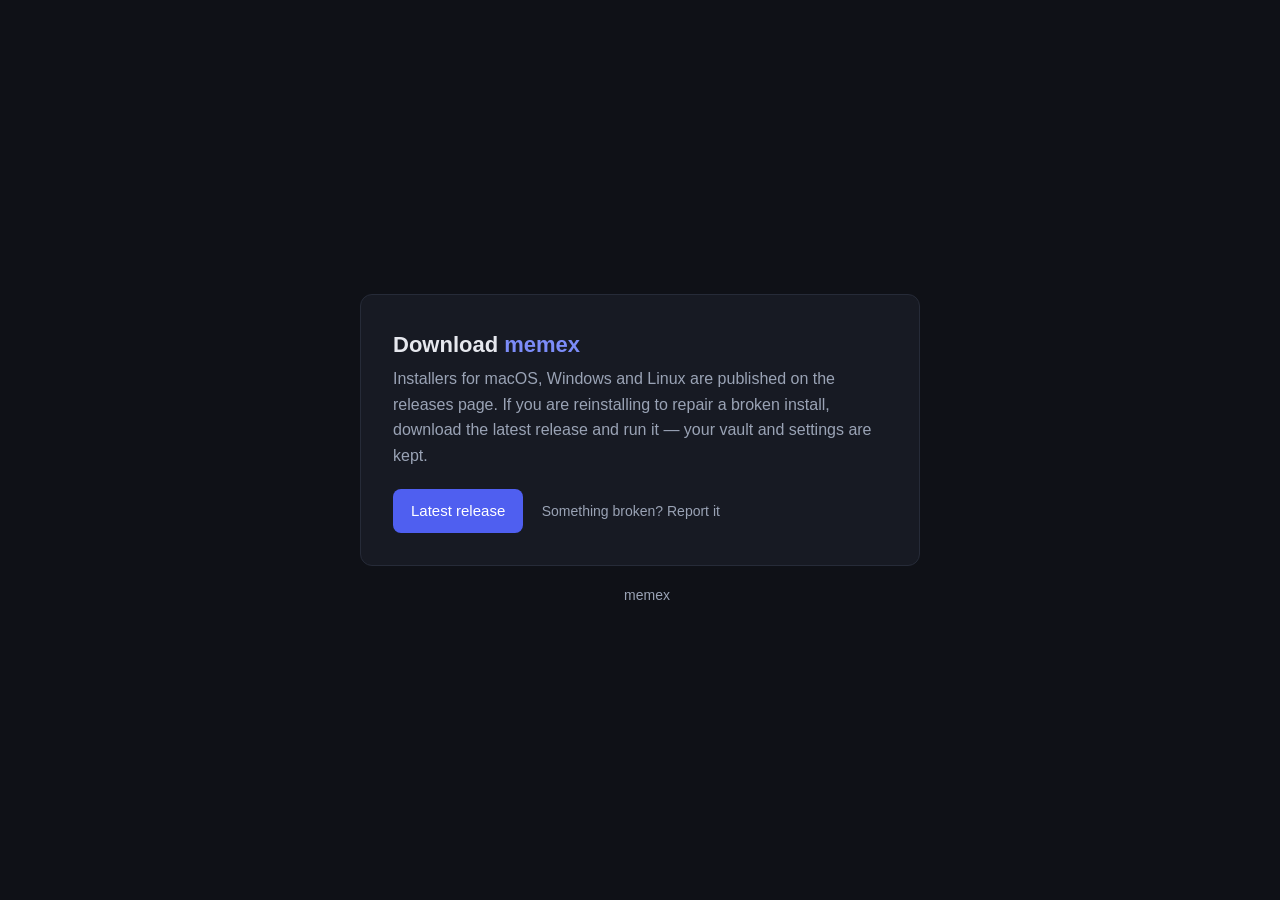
==== download/index.html @ 67de9459 "Support surface: landing, report form, download page" ====
<!doctype html>
<html lang="en"><head>
<meta charset="utf-8"><meta name="viewport" content="width=device-width, initial-scale=1">
<title>Download memex</title><link rel="stylesheet" href="../_style.css">
</head><body><main>
<div class="card">
  <h1>Download <span class="accent">memex</span></h1>
  <p class="sub">Installers for macOS, Windows and Linux are published on the releases page. If you are reinstalling to repair a broken install, download the latest release and run it — your vault and settings are kept.</p>
  <a class="btn" href="https://github.com/m-rex-agent/memex/releases/latest">Latest release</a>
  <a class="quiet" href="../report/">Something broken? Report it</a>
</div>
<footer><a class="quiet" href="../">memex</a></footer>
</main></body></html>
---- _style.css ----
:root { color-scheme: dark; }
* { box-sizing: border-box; margin: 0; }
body {
  background: #0f1117; color: #e6e8ee; min-height: 100vh;
  font: 16px/1.6 -apple-system, "Segoe UI", Roboto, Helvetica, Arial, sans-serif;
  display: flex; align-items: center; justify-content: center; padding: 24px;
}
main { width: 100%; max-width: 560px; }
.card { background: #171a23; border: 1px solid #262b38; border-radius: 12px; padding: 32px; }
h1 { font-size: 22px; margin-bottom: 4px; }
h1 .accent { color: #7c8cf8; }
p.sub { color: #9aa3b5; margin-bottom: 20px; }
a.btn, button.btn {
  display: inline-block; background: #4f5ff0; color: #fff; border: 0; cursor: pointer;
  padding: 10px 18px; border-radius: 8px; font-size: 15px; text-decoration: none;
}
a.quiet { color: #9aa3b5; text-decoration: none; margin-left: 14px; font-size: 14px; }
a.quiet:hover, a.btn:hover, button.btn:hover { filter: brightness(1.1); }
label { display: block; font-size: 13px; color: #9aa3b5; margin: 14px 0 4px; }
input, textarea {
  width: 100%; background: #0f1117; color: #e6e8ee; border: 1px solid #2c3242;
  border-radius: 8px; padding: 10px 12px; font: inherit;
}
textarea { min-height: 120px; resize: vertical; }
.hp { position: absolute; left: -9999px; }
footer { color: #5d6577; font-size: 12px; margin-top: 18px; text-align: center; }
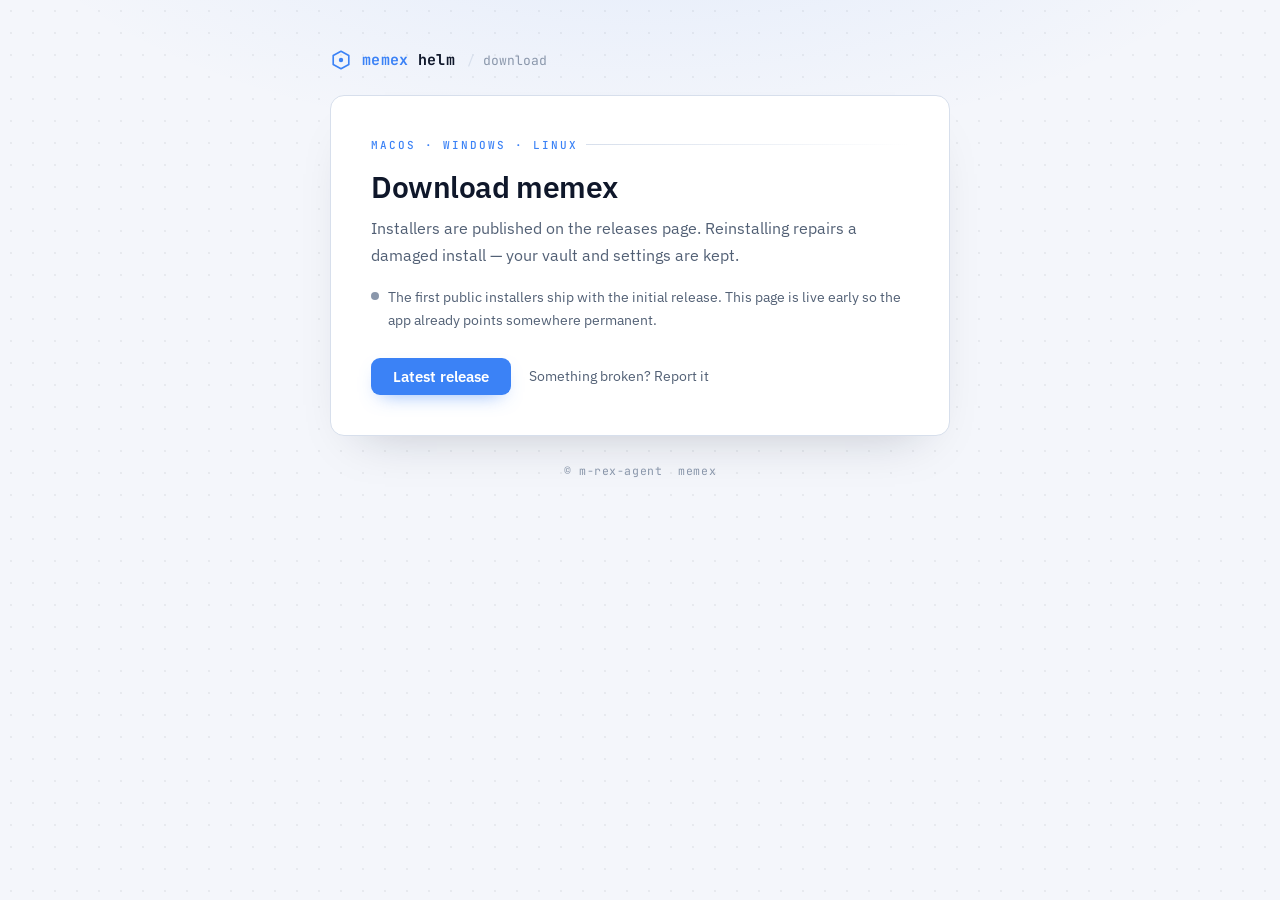
==== commit efdbb0a3: "Redesign the support surface — Elevated Swiss Console (dot-grid, elevation cards, mono micro-labels," ====
--- a/download/index.html
+++ b/download/index.html
@@ -1,13 +1,24 @@
 <!doctype html>
 <html lang="en"><head>
 <meta charset="utf-8"><meta name="viewport" content="width=device-width, initial-scale=1">
-<title>Download memex</title><link rel="stylesheet" href="../_style.css">
-</head><body><main>
-<div class="card">
-  <h1>Download <span class="accent">memex</span></h1>
-  <p class="sub">Installers for macOS, Windows and Linux are published on the releases page. If you are reinstalling to repair a broken install, download the latest release and run it — your vault and settings are kept.</p>
-  <a class="btn" href="https://github.com/m-rex-agent/memex/releases/latest">Latest release</a>
-  <a class="quiet" href="../report/">Something broken? Report it</a>
-</div>
-<footer><a class="quiet" href="../">memex</a></footer>
-</main></body></html>
+<title>Download — memex</title>
+<link rel="stylesheet" href="../style.css">
+</head><body>
+<header>
+  <svg width="22" height="22" viewBox="0 0 24 24" fill="none" aria-hidden="true"><path d="M12 2.5 20.5 7v10L12 21.5 3.5 17V7L12 2.5Z" stroke="#3b82f6" stroke-width="1.8" stroke-linejoin="round"/><circle cx="12" cy="12" r="2.4" fill="#3b82f6"/></svg>
+  <a class="brand" href="../"><span>memex</span> helm</a><span class="crumb">download</span>
+</header>
+<main>
+  <div class="card">
+    <div class="kicker">macOS · Windows · Linux</div>
+    <h1>Download memex</h1>
+    <p class="lede">Installers are published on the releases page. Reinstalling repairs a damaged install — your vault and settings are kept.</p>
+    <div class="status"><span class="dot faint"></span><span>The first public installers ship with the initial release. This page is live early so the app already points somewhere permanent.</span></div>
+    <div class="actions">
+      <a class="btn" href="https://github.com/m-rex-agent/memex/releases/latest">Latest release</a>
+      <a class="quiet" href="../report/">Something broken? Report it</a>
+    </div>
+  </div>
+</main>
+<footer><span>© m-rex-agent</span><a href="../">memex</a></footer>
+</body></html>
--- a/style.css
+++ b/style.css
@@ -0,0 +1,186 @@
+/* memex support surface — "the console, elevated"
+   Brand-true to the app's Elevated Swiss Console: tint-led elevation ladder,
+   hairline borders, mono micro-labels, semantic status colors. */
+
+@import url('https://fonts.googleapis.com/css2?family=IBM+Plex+Sans:wght@400;500;600&family=JetBrains+Mono:wght@400;500;700&display=swap');
+
+:root {
+  color-scheme: dark;
+  --page: #0f172a;          /* app page rung */
+  --card: #1e293b;          /* app card rung */
+  --rung8: #243246;
+  --rung12: #2b3b52;
+  --hairline: #2c3a52;
+  --text: #e2e8f0;
+  --muted: #94a3b8;
+  --faint: #64748b;         /* defaultDeny */
+  --accent: #3b82f6;        /* app primary */
+  --accent-hover: #2f6fe0;
+  --focus: #38bdf8;
+  --allow: #10b981;
+  --deny: #ef4444;
+  --warn: #f59e0b;
+  --grid-dot: rgba(148, 163, 184, .07);
+  --shadow: 0 24px 60px -28px rgba(2, 6, 23, .9);
+}
+@media (prefers-color-scheme: light) {
+  :root {
+    color-scheme: light;
+    --page: #f4f6fb;
+    --card: #ffffff;
+    --rung8: #eef2f9;
+    --rung12: #e5ebf5;
+    --hairline: #d7dfec;
+    --text: #0f172a;
+    --muted: #526075;
+    --faint: #8a97ab;
+    --focus: #2563eb;
+    --grid-dot: rgba(15, 23, 42, .06);
+    --shadow: 0 24px 50px -30px rgba(15, 23, 42, .25);
+  }
+}
+
+* { box-sizing: border-box; margin: 0; }
+
+body {
+  min-height: 100vh;
+  display: flex; flex-direction: column; align-items: center;
+  padding: clamp(20px, 4vw, 48px) 20px;
+  background:
+    radial-gradient(1100px 480px at 50% -140px, rgba(59, 130, 246, .10), transparent 60%),
+    radial-gradient(var(--grid-dot) 1px, transparent 1px) 0 0 / 22px 22px,
+    var(--page);
+  color: var(--text);
+  font: 400 16px/1.65 "IBM Plex Sans", -apple-system, "Segoe UI", sans-serif;
+  -webkit-font-smoothing: antialiased;
+}
+
+.mono { font-family: "JetBrains Mono", ui-monospace, SFMono-Regular, Menlo, monospace; }
+
+/* ── header: prompt-style brand line ─────────────────────────── */
+header {
+  width: 100%; max-width: 620px;
+  display: flex; align-items: center; gap: 10px;
+  margin-bottom: 22px;
+  animation: rise .45s cubic-bezier(.2, .7, .2, 1) both;
+}
+header svg { flex: none; }
+header a.brand {
+  font-family: "JetBrains Mono", monospace;
+  font-size: 15px; font-weight: 700; letter-spacing: .02em;
+  color: var(--text); text-decoration: none;
+}
+header a.brand span { color: var(--accent); }
+header .crumb {
+  font-family: "JetBrains Mono", monospace;
+  font-size: 13px; color: var(--faint);
+}
+header .crumb::before { content: "/"; margin: 0 8px 0 2px; color: var(--hairline); }
+
+/* ── card on the elevation ladder ────────────────────────────── */
+main { width: 100%; max-width: 620px; }
+.card {
+  background: var(--card);
+  border: 1px solid var(--hairline);
+  border-radius: 14px;
+  box-shadow: var(--shadow);
+  padding: clamp(26px, 5vw, 40px);
+  animation: rise .55s cubic-bezier(.2, .7, .2, 1) .08s both;
+}
+.card > * + * { margin-top: 0; }
+
+.kicker {
+  font-family: "JetBrains Mono", monospace;
+  font-size: 11px; font-weight: 500; letter-spacing: .18em; text-transform: uppercase;
+  color: var(--accent);
+  display: flex; align-items: center; gap: 8px;
+  margin-bottom: 14px;
+}
+.kicker::after { content: ""; height: 1px; flex: 1; background: linear-gradient(90deg, var(--hairline), transparent); }
+
+h1 { font-size: clamp(24px, 4.5vw, 30px); font-weight: 600; letter-spacing: -.015em; line-height: 1.25; }
+p.lede { color: var(--muted); margin-top: 10px; max-width: 52ch; }
+
+/* status row — the app's dot idiom */
+.status { display: flex; gap: 9px; align-items: flex-start; margin-top: 18px;
+  font-size: 14px; color: var(--muted); }
+.dot { flex: none; width: 8px; height: 8px; border-radius: 50%; margin-top: 6px; }
+.dot.allow { background: var(--allow); box-shadow: 0 0 0 3px color-mix(in srgb, var(--allow) 18%, transparent); }
+.dot.faint { background: var(--faint); }
+
+/* terminal echo block (the first-run ready line) */
+.term {
+  margin-top: 22px;
+  background: var(--rung8);
+  border: 1px solid var(--hairline);
+  border-radius: 10px;
+  padding: 14px 16px;
+  font-family: "JetBrains Mono", monospace;
+  font-size: 12.5px; line-height: 1.7; color: var(--muted);
+  overflow-x: auto; white-space: pre;
+}
+.term .p { color: var(--allow); }
+.term .a { color: var(--accent); }
+
+/* ── actions ─────────────────────────────────────────────────── */
+.actions { display: flex; align-items: center; gap: 18px; margin-top: 26px; flex-wrap: wrap; }
+.btn {
+  display: inline-flex; align-items: center; gap: 8px;
+  background: var(--accent); color: #fff;
+  border: 0; border-radius: 9px; cursor: pointer;
+  padding: 11px 22px;
+  font: 600 15px/1 "IBM Plex Sans", sans-serif;
+  text-decoration: none;
+  transition: transform .15s ease, background .15s ease, box-shadow .15s ease;
+  box-shadow: 0 8px 20px -10px color-mix(in srgb, var(--accent) 70%, transparent);
+}
+.btn:hover { background: var(--accent-hover); transform: translateY(-1px); }
+.btn:active { transform: translateY(0); }
+.quiet { color: var(--muted); font-size: 14px; text-decoration: none; border-bottom: 1px solid transparent; }
+.quiet:hover { color: var(--text); border-bottom-color: var(--faint); }
+
+:where(a, button, input, textarea):focus-visible {
+  outline: 2px solid var(--focus); outline-offset: 2px; border-radius: 6px;
+}
+
+/* ── form ────────────────────────────────────────────────────── */
+form { margin-top: 6px; }
+label {
+  display: block; margin: 22px 0 8px;
+  font-family: "JetBrains Mono", monospace;
+  font-size: 11px; font-weight: 500; letter-spacing: .16em; text-transform: uppercase;
+  color: var(--muted);
+}
+label small { text-transform: none; letter-spacing: 0; color: var(--faint); font-size: 11px; }
+input, textarea {
+  width: 100%;
+  background: var(--rung8);
+  color: var(--text);
+  border: 1px solid var(--hairline);
+  border-radius: 9px;
+  padding: 12px 14px;
+  font: 400 15px/1.5 "IBM Plex Sans", sans-serif;
+  transition: border-color .15s ease, background .15s ease;
+}
+textarea { min-height: 150px; resize: vertical; font-family: "JetBrains Mono", monospace; font-size: 13px; }
+input::placeholder, textarea::placeholder { color: var(--faint); }
+input:hover, textarea:hover { border-color: color-mix(in srgb, var(--faint) 60%, var(--hairline)); }
+input:focus, textarea:focus { border-color: var(--accent); background: var(--card); outline: none; }
+.hp { position: absolute; left: -9999px; height: 0; overflow: hidden; }
+
+/* ── footer ──────────────────────────────────────────────────── */
+footer {
+  margin-top: 26px;
+  font-family: "JetBrains Mono", monospace;
+  font-size: 11.5px; letter-spacing: .05em; color: var(--faint);
+  display: flex; gap: 16px; align-items: center;
+  animation: rise .6s cubic-bezier(.2, .7, .2, 1) .16s both;
+}
+footer a { color: var(--faint); text-decoration: none; }
+footer a:hover { color: var(--muted); }
+
+@keyframes rise { from { opacity: 0; transform: translateY(10px); } to { opacity: 1; transform: none; } }
+@media (prefers-reduced-motion: reduce) {
+  header, .card, footer { animation: none; }
+  .btn, input, textarea { transition: none; }
+}
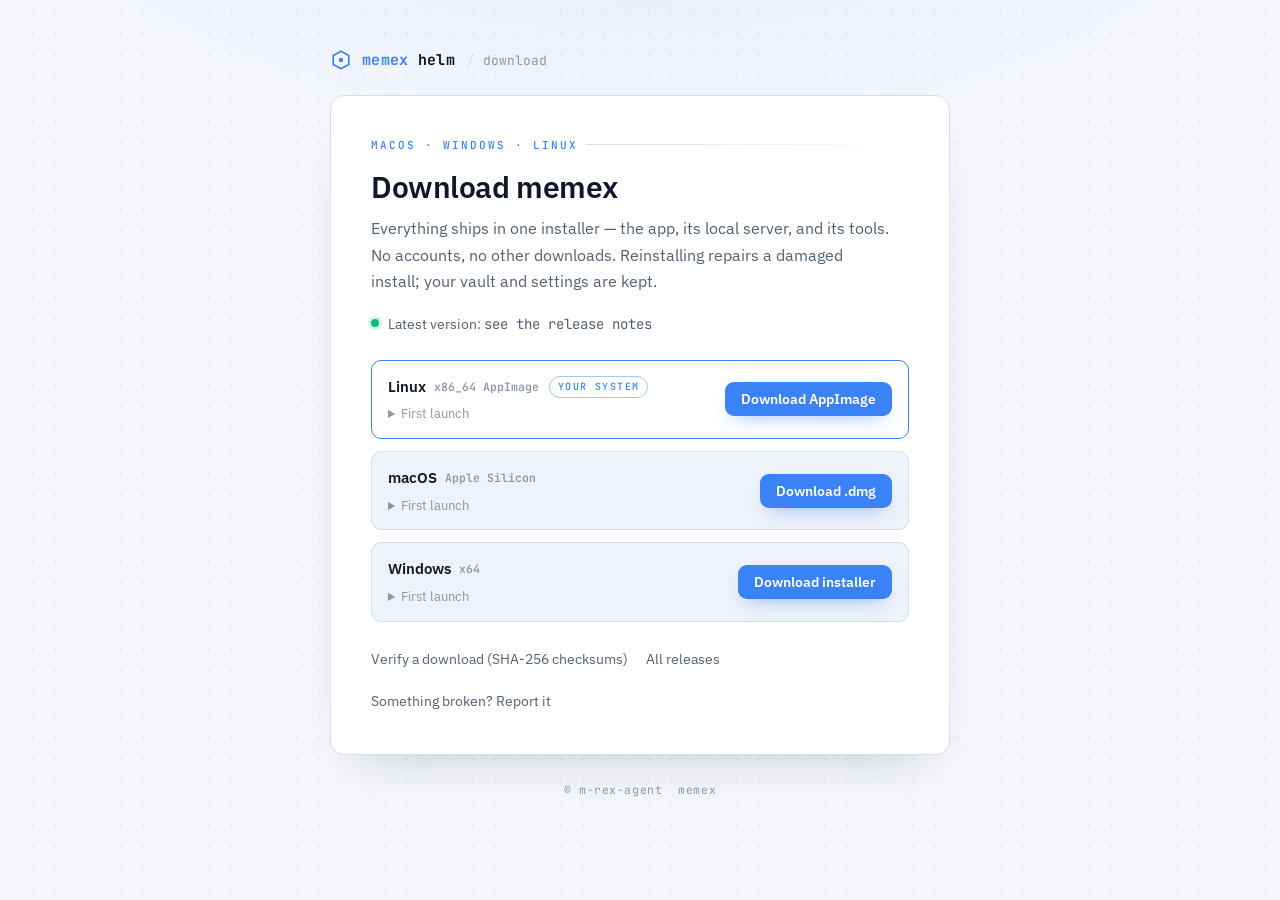
==== commit 18543044: "download: per-OS installer buttons on stable latest/download URLs + first-launch guidance" ====
--- a/download/index.html
+++ b/download/index.html
@@ -12,13 +12,64 @@
   <div class="card">
     <div class="kicker">macOS · Windows · Linux</div>
     <h1>Download memex</h1>
-    <p class="lede">Installers are published on the releases page. Reinstalling repairs a damaged install — your vault and settings are kept.</p>
-    <div class="status"><span class="dot faint"></span><span>The first public installers ship with the initial release. This page is live early so the app already points somewhere permanent.</span></div>
+    <p class="lede">Everything ships in one installer — the app, its local server, and its tools. No accounts, no other downloads. Reinstalling repairs a damaged install; your vault and settings are kept.</p>
+    <div class="status"><span class="dot allow"></span><span>Latest version: <span class="mono" id="ver">see the release notes</span></span></div>
+
+    <div class="dl" id="dl">
+      <div class="dl-row" data-os="macos">
+        <div class="dl-info">
+          <div class="dl-name">macOS <span class="dl-arch mono">Apple Silicon</span></div>
+          <details class="dl-help"><summary>First launch</summary>
+            The app is not yet signed with an Apple certificate, so macOS blocks a normal open once.
+            Right-click <span class="mono">memex_helm</span> in Applications → <b>Open</b> → <b>Open</b>. Only needed the first time.
+          </details>
+        </div>
+        <a class="btn" href="https://github.com/m-rex-agent/memex/releases/latest/download/memex-macos-arm64.dmg">Download .dmg</a>
+      </div>
+      <div class="dl-row" data-os="windows">
+        <div class="dl-info">
+          <div class="dl-name">Windows <span class="dl-arch mono">x64</span></div>
+          <details class="dl-help"><summary>First launch</summary>
+            The installer is not yet signed, so SmartScreen interrupts once.
+            Click <b>More info</b> → <b>Run anyway</b>. Only needed the first time.
+          </details>
+        </div>
+        <a class="btn" href="https://github.com/m-rex-agent/memex/releases/latest/download/memex-windows-x64-setup.exe">Download installer</a>
+      </div>
+      <div class="dl-row" data-os="linux">
+        <div class="dl-info">
+          <div class="dl-name">Linux <span class="dl-arch mono">x86_64 AppImage</span></div>
+          <details class="dl-help"><summary>First launch</summary>
+            Make it executable, then run it:
+            <span class="mono">chmod +x memex-linux-x86_64.AppImage && ./memex-linux-x86_64.AppImage</span>
+          </details>
+        </div>
+        <a class="btn" href="https://github.com/m-rex-agent/memex/releases/latest/download/memex-linux-x86_64.AppImage">Download AppImage</a>
+      </div>
+    </div>
+
     <div class="actions">
-      <a class="btn" href="https://github.com/m-rex-agent/memex/releases/latest">Latest release</a>
+      <a class="quiet" href="https://github.com/m-rex-agent/memex/releases/latest/download/SHA256SUMS.txt">Verify a download (SHA-256 checksums)</a>
+      <a class="quiet" href="https://github.com/m-rex-agent/memex/releases">All releases</a>
       <a class="quiet" href="../report/">Something broken? Report it</a>
     </div>
   </div>
 </main>
 <footer><span>© m-rex-agent</span><a href="../">memex</a></footer>
+<script>
+// Progressive enhancement only — every link above works without this.
+(function () {
+  var ua = navigator.userAgent;
+  var os = /Mac/.test(ua) ? "macos" : /Win/.test(ua) ? "windows" : /Linux|X11/.test(ua) ? "linux" : null;
+  if (os) {
+    var dl = document.getElementById("dl");
+    var mine = dl.querySelector('[data-os="' + os + '"]');
+    if (mine) { mine.classList.add("mine"); dl.prepend(mine); }
+  }
+  fetch("https://api.github.com/repos/m-rex-agent/memex/releases/latest")
+    .then(function (r) { return r.ok ? r.json() : null; })
+    .then(function (j) { if (j && j.tag_name) document.getElementById("ver").textContent = j.tag_name; })
+    .catch(function () { /* version label keeps its static text */ });
+})();
+</script>
 </body></html>
--- a/style.css
+++ b/style.css
@@ -179,6 +179,37 @@
 footer a { color: var(--faint); text-decoration: none; }
 footer a:hover { color: var(--muted); }
 
+/* ── download rows (download page) ───────────────────────────── */
+.dl { margin-top: 24px; display: flex; flex-direction: column; gap: 12px; }
+.dl-row {
+  display: flex; align-items: center; justify-content: space-between; gap: 16px;
+  background: var(--rung8);
+  border: 1px solid var(--hairline);
+  border-radius: 10px;
+  padding: 14px 16px;
+}
+.dl-row.mine { border-color: var(--accent); background: var(--card); }
+.dl-row.mine .dl-name::after {
+  content: "your system";
+  font-family: "JetBrains Mono", monospace;
+  font-size: 10px; font-weight: 500; letter-spacing: .14em; text-transform: uppercase;
+  color: var(--accent);
+  border: 1px solid color-mix(in srgb, var(--accent) 45%, transparent);
+  border-radius: 999px; padding: 2px 8px; margin-left: 10px;
+}
+.dl-info { min-width: 0; }
+.dl-name { font-weight: 600; font-size: 15px; display: flex; align-items: center; flex-wrap: wrap; }
+.dl-arch { font-size: 11.5px; color: var(--faint); margin-left: 8px; }
+.dl-help { margin-top: 4px; font-size: 13px; color: var(--muted); max-width: 46ch; }
+.dl-help summary { cursor: pointer; color: var(--faint); font-size: 12.5px; }
+.dl-help summary:hover { color: var(--muted); }
+.dl-help .mono { font-size: 12px; overflow-wrap: anywhere; }
+.dl-row .btn { flex: none; padding: 10px 16px; font-size: 14px; }
+@media (max-width: 540px) {
+  .dl-row { flex-direction: column; align-items: stretch; }
+  .dl-row .btn { justify-content: center; }
+}
+
 @keyframes rise { from { opacity: 0; transform: translateY(10px); } to { opacity: 1; transform: none; } }
 @media (prefers-reduced-motion: reduce) {
   header, .card, footer { animation: none; }
